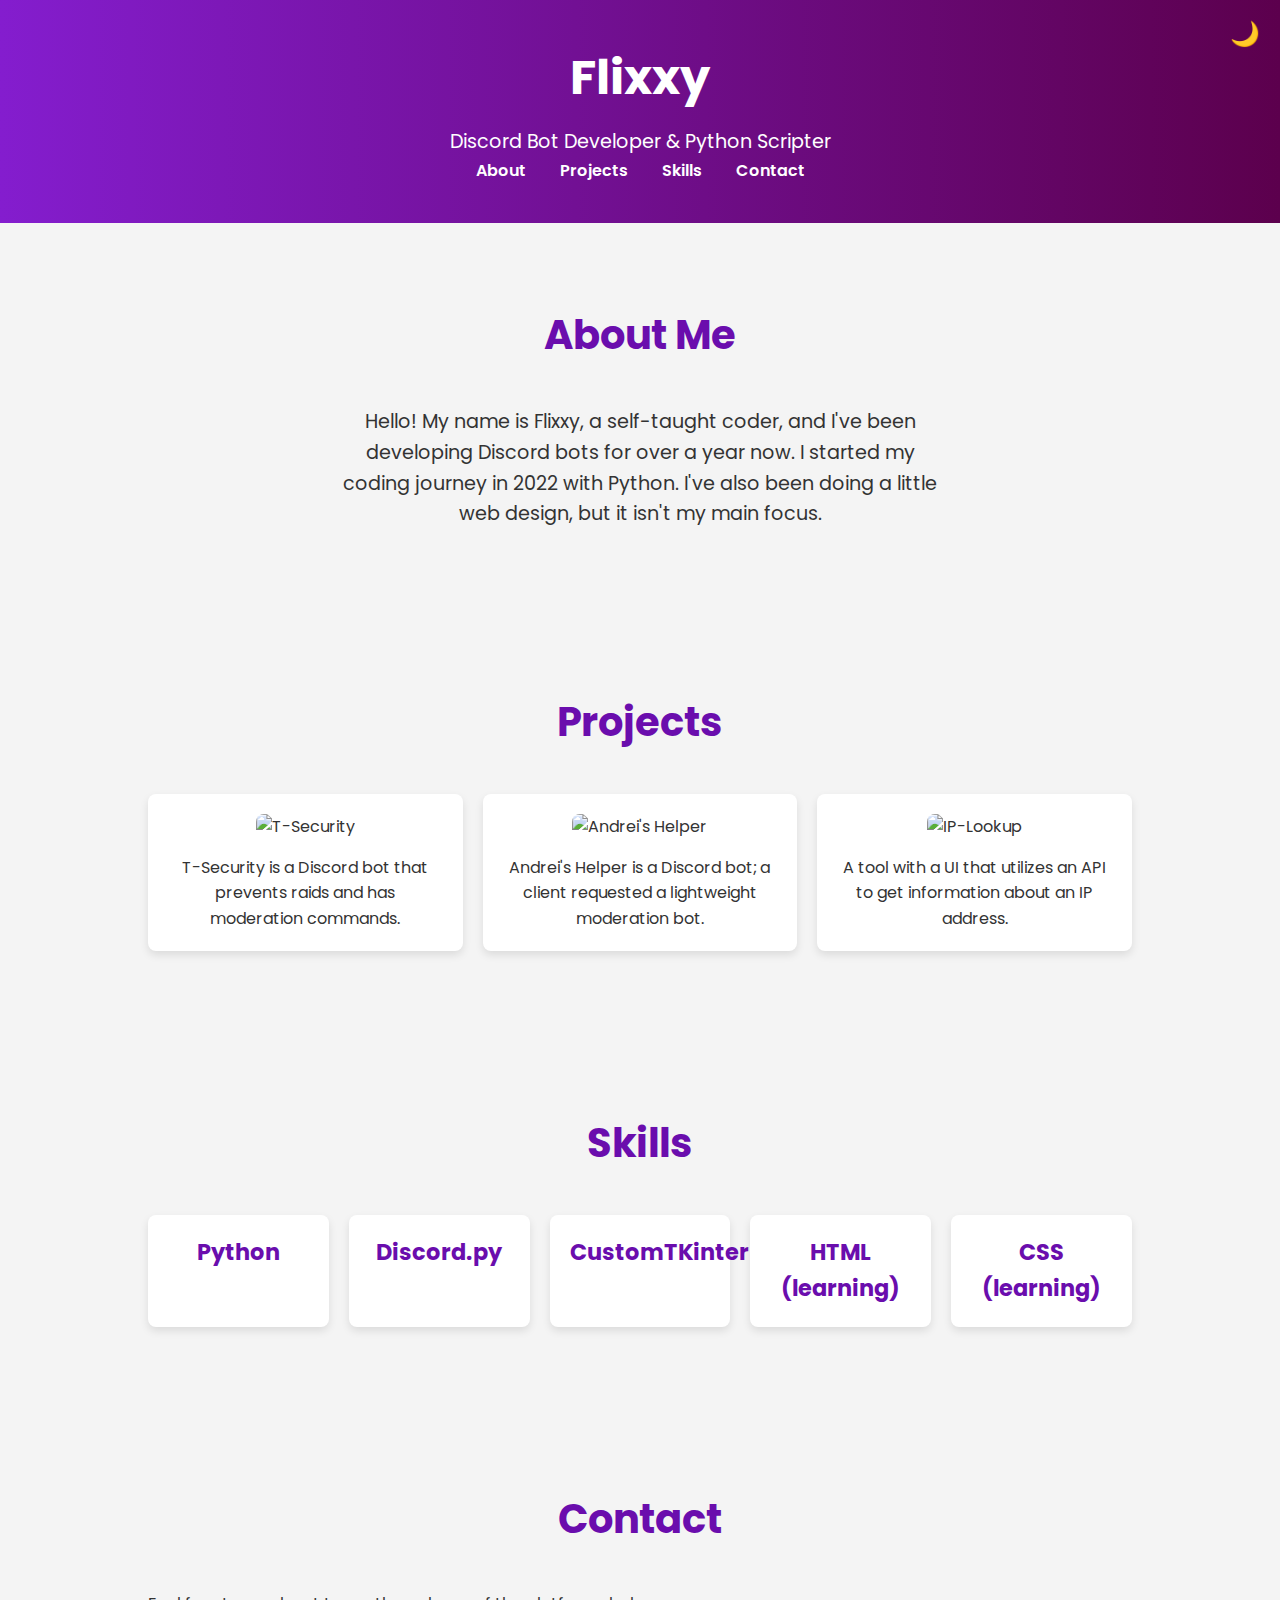
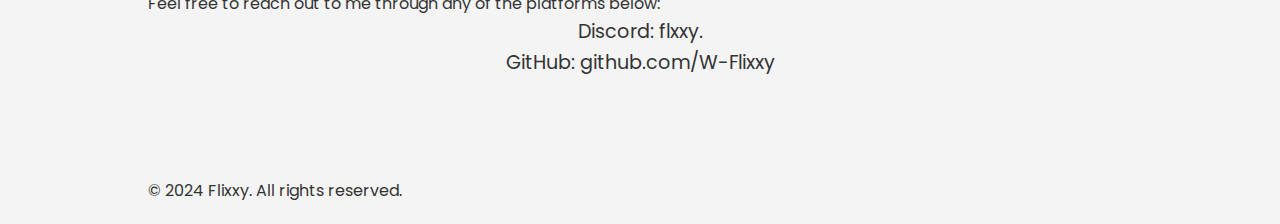
==== index.html @ c6214f13 "Update index.html" ====
<!DOCTYPE html>
<html lang="en">
<head>
    <meta charset="UTF-8">
    <meta name="viewport" content="width=device-width, initial-scale=1.0">
    <title>Portfolio</title>
    <link rel="stylesheet" href="styles.css">
    <link href="https://fonts.googleapis.com/css2?family=Poppins:wght@300;400;600&display=swap" rel="stylesheet">
</head>
<body>
    <header>
        <div class="container">
            <h1>Flixxy</h1>
            <p>Discord Bot Developer & Python Scripter</p>
            <nav>
                <ul>
                    <li><a href="#about">About</a></li>
                    <li><a href="#projects">Projects</a></li>
                    <li><a href="#skills">Skills</a></li>
                    <li><a href="#contact">Contact</a></li>
                </ul>
            </nav>
            <button id="theme-toggle">
                🌙
            </button>
        </div>
    </header>

    <section id="about" class="about">
        <div class="container">
            <h2>About Me</h2>
            <p>Hello! My name is Flixxy, a self-taught coder, and I've been developing Discord bots for over a year now. I started my coding journey in 2022 with Python. I've also been doing a little web design, but it isn't my main focus.</p>
        </div>
    </section>

    <section id="projects" class="projects">
        <div class="container">
            <h2>Projects</h2>
            <div class="project-grid">
                <a href="https://github.com/w-Flixxy/T-Security" class="project-card" target="_blank">
                    <img src="project1.png" alt="T-Security">
                    <p>T-Security is a Discord bot that prevents raids and has moderation commands.</p>
                </a>
                <a href="https://github.com/w-Flixxy/Andrei-s-Helper" class="project-card" target="_blank">
                    <img src="project2.png" alt="Andrei's Helper">
                    <p>Andrei's Helper is a Discord bot; a client requested a lightweight moderation bot.</p>
                </a>
                <a href="https://github.com/w-Flixxy/IP-Lookup" class="project-card" target="_blank">
                    <img src="project3.png" alt="IP-Lookup">
                    <p>A tool with a UI that utilizes an API to get information about an IP address.</p>
                </a>
            </div>
        </div>
    </section>

    <section id="skills" class="skills">
        <div class="container">
            <h2>Skills</h2>
            <div class="skills-grid">
                <div class="skill-card">
                    <h3>Python</h3>
                </div>
                <div class="skill-card">
                    <h3>Discord.py</h3>
                </div>
                <div class="skill-card">
                    <h3>CustomTKinter</h3>
                </div>
                <div class="skill-card">
                    <h3>HTML (learning)</h3>
                </div>
                <div class="skill-card">
                    <h3>CSS (learning)</h3>
                </div>
            </div>
        </div>
    </section>

    <section id="contact" class="contact">
        <div class="container">
            <h2>Contact</h2>
            <p>Feel free to reach out to me through any of the platforms below:</p>
            <ul class="contact-list">
                <li>Discord: flxxy.</li>
                <li>GitHub: github.com/W-Flixxy</li>
            </ul>
        </div>
    </section>

    <footer>
        <div class="container">
            <p>&copy; 2024 Flixxy. All rights reserved.</p>
        </div>
    </footer>

    <script>
        const themeToggle = document.getElementById('theme-toggle');
        themeToggle.addEventListener('click', () => {
            document.body.classList.toggle('dark-mode');
        });
    </script>
</body>
</html>
---- styles.css ----
/* General Reset */
* {
    margin: 0;
    padding: 0;
    box-sizing: border-box;
}

body {
    font-family: 'Poppins', sans-serif;
    line-height: 1.6;
    background-color: #f4f4f4;
    color: #333;
    transition: background-color 0.3s, color 0.3s;
}

body.dark-mode {
    background-color: #121212;
    color: #e0e0e0;
}

.container {
    width: 80%;
    margin: 0 auto;
    padding: 20px;
}

header {
    background: linear-gradient(to right, #841dce, #5c004d);
    color: #fff;
    padding: 20px 0;
    text-align: center;
    position: relative;
}

header h1 {
    font-size: 3em;
    margin-bottom: 10px;
}

header p {
    font-size: 1.2em;
}

header nav ul {
    list-style: none;
}

header nav ul li {
    display: inline;
    margin: 0 15px;
}

header nav ul li a {
    color: #fff;
    text-decoration: none;
    font-weight: 600;
}

header nav ul li a:hover {
    text-decoration: underline;
}

#theme-toggle {
    position: absolute;
    top: 20px;
    right: 20px;
    background: transparent;
    border: none;
    font-size: 1.5em;
    cursor: pointer;
    color: #fff;
    display: flex;
    align-items: center;
    gap: 5px;
    transition: color 0.3s;
}

body.dark-mode #theme-toggle {
    color: #e0e0e0;
}

section {
    padding: 60px 0;
}

section h2 {
    text-align: center;
    margin-bottom: 40px;
    font-size: 2.5em;
    color: #6a0dad;
}

body.dark-mode section h2 {
    color: #d5a6e0;
}

.about p {
    text-align: center;
    max-width: 600px;
    margin: 0 auto;
    font-size: 1.2em;
}

.project-grid {
    display: grid;
    grid-template-columns: repeat(auto-fit, minmax(280px, 1fr)); /* Adjusted for better responsiveness */
    gap: 20px;
    justify-content: center; /* Center grid content */
}

.project-card {
    display: block;
    background-color: #fff;
    padding: 20px;
    box-shadow: 0 4px 8px rgba(0, 0, 0, 0.1);
    border-radius: 8px;
    text-align: center;
    text-decoration: none;
    color: inherit;
    transition: transform 0.3s ease, box-shadow 0.3s ease;
}

body.dark-mode .project-card {
    background-color: #1e1e1e;
    box-shadow: 0 4px 8px rgba(0, 0, 0, 0.2);
}

.project-card img {
    width: 50%;
    object-fit: cover;
    border-radius: 8px;
    margin-bottom: 15px;
}

.project-card h3 {
    font-size: 1.5em;
    color: #333;
    margin-bottom: 10px;
}

body.dark-mode .project-card h3 {
    color: #e0e0e0;
}

.project-card:hover {
    transform: translateY(-5px);
    box-shadow: 0 8px 16px rgba(0, 0, 0, 0.2);
}

.skills-grid {
    display: grid;
    grid-template-columns: repeat(auto-fit, minmax(150px, 1fr));
    gap: 20px;
    text-align: center;
}

.skill-card {
    background-color: #fff;
    padding: 20px;
    box-shadow: 0 4px 8px rgba(0, 0, 0, 0.1);
    border-radius: 8px;
    font-size: 1.2em;
    color: #6a0dad;
    transition: transform 0.3s ease, box-shadow 0.3s ease;
}

body.dark-mode .skill-card {
    background-color: #1e1e1e;
    color: #d5a6e0;
}

.skill-card:hover {
    transform: translateY(-5px);
    box-shadow: 0 8px 16px rgba(0, 0, 0, 0.2);
}

.contact-list {
    list-style: none;
    text-align: center;
    font-size: 1.2em;
}

.contact-list li {
    margin-bottom: 10
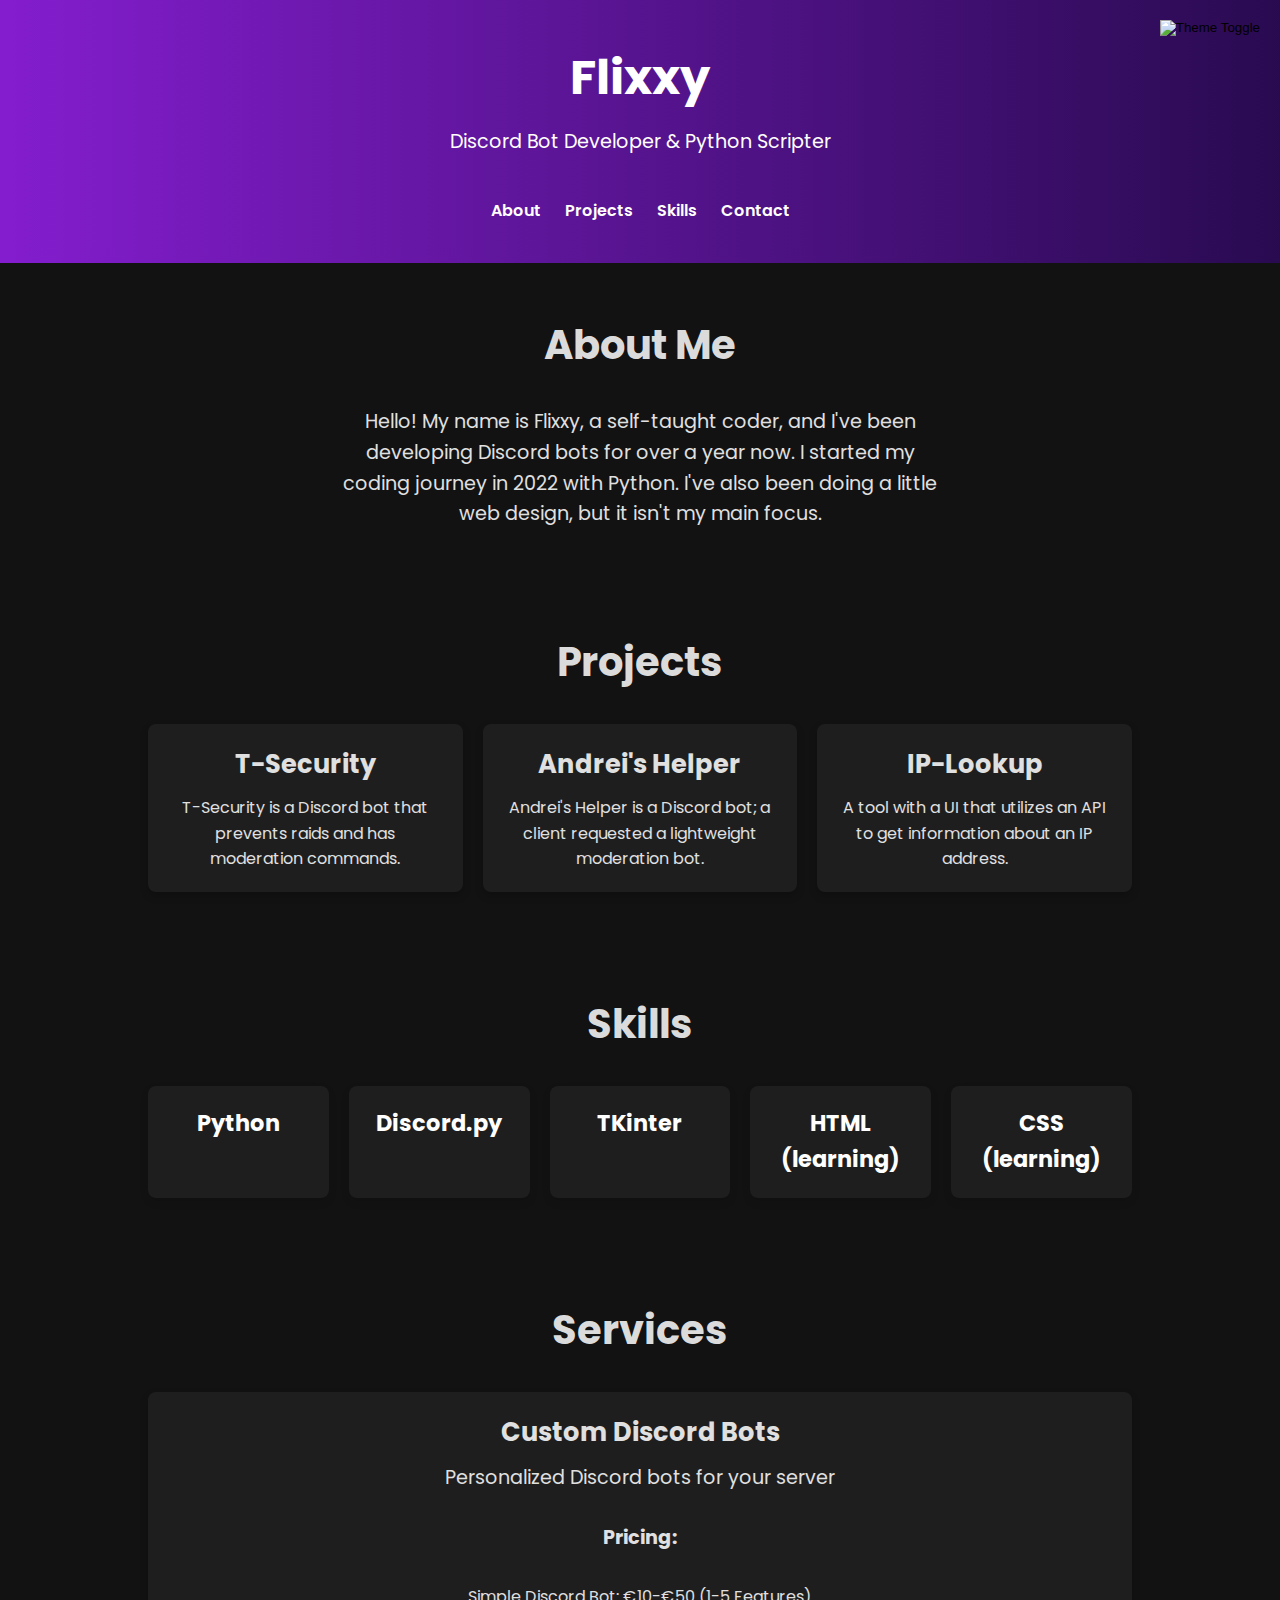
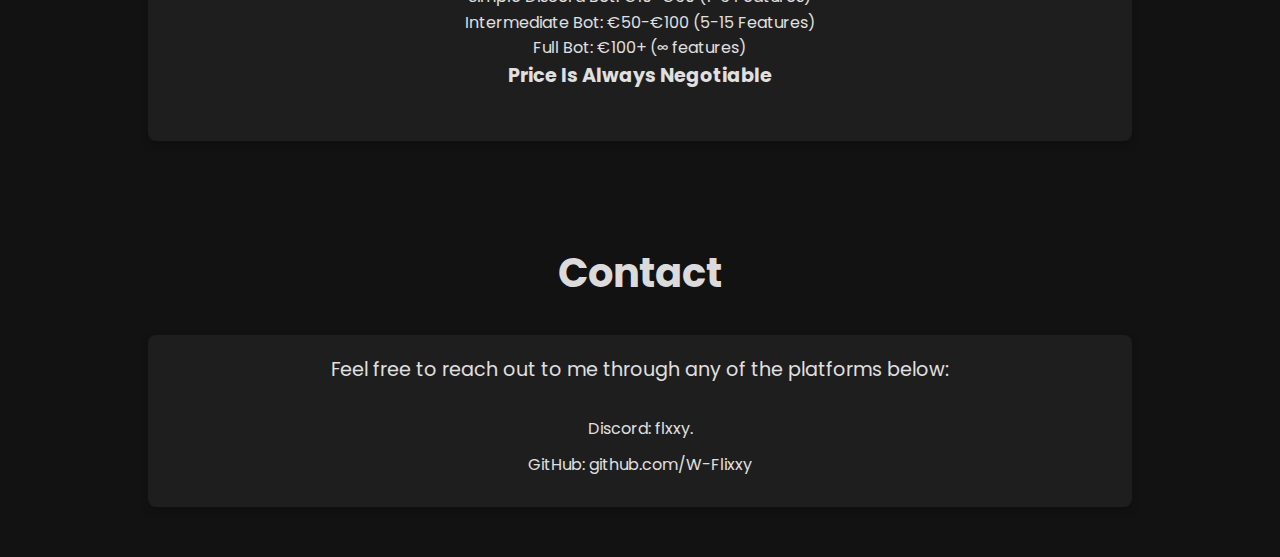
==== commit c1d36ab8: "Update index.html" ====
--- a/index.html
+++ b/index.html
@@ -7,7 +7,7 @@
     <link rel="stylesheet" href="styles.css">
     <link href="https://fonts.googleapis.com/css2?family=Poppins:wght@300;400;600&display=swap" rel="stylesheet">
 </head>
-<body>
+<body class="dark-mode"> <!-- Default to dark mode -->
     <header>
         <div class="container">
             <h1>Flixxy</h1>
@@ -21,7 +21,7 @@
                 </ul>
             </nav>
             <button id="theme-toggle">
-                🌙
+                <img id="theme-icon" src="sun.png" alt="Theme Toggle">
             </button>
         </div>
     </header>
@@ -38,15 +38,15 @@
             <h2>Projects</h2>
             <div class="project-grid">
                 <a href="https://github.com/w-Flixxy/T-Security" class="project-card" target="_blank">
-                    <img src="project1.png" alt="T-Security">
+                    <h3>T-Security</h3>
                     <p>T-Security is a Discord bot that prevents raids and has moderation commands.</p>
                 </a>
                 <a href="https://github.com/w-Flixxy/Andrei-s-Helper" class="project-card" target="_blank">
-                    <img src="project2.png" alt="Andrei's Helper">
+                    <h3>Andrei's Helper</h3>
                     <p>Andrei's Helper is a Discord bot; a client requested a lightweight moderation bot.</p>
                 </a>
                 <a href="https://github.com/w-Flixxy/IP-Lookup" class="project-card" target="_blank">
-                    <img src="project3.png" alt="IP-Lookup">
+                    <h3>IP-Lookup</h3>
                     <p>A tool with a UI that utilizes an API to get information about an IP address.</p>
                 </a>
             </div>
@@ -64,7 +64,7 @@
                     <h3>Discord.py</h3>
                 </div>
                 <div class="skill-card">
-                    <h3>CustomTKinter</h3>
+                    <h3>TKinter</h3>
                 </div>
                 <div class="skill-card">
                     <h3>HTML (learning)</h3>
@@ -76,28 +76,58 @@
         </div>
     </section>
 
+    <section id="services" class="services">
+        <div class="container">
+            <h2>Services</h2>
+            <div class="services-grid">
+                <a class="project-card">
+                    <h3>Custom Discord Bots</h3>
+                    <p>Personalized Discord bots for your server</p>
+                    <p><b>Pricing:</b></p>
+                    <ul>
+                        <li>Simple Discord Bot: €10-€50 (1-5 Features)</li>
+                        <li>Intermediate Bot: €50-€100 (5-15 Features)</li>
+                        <li>Full Bot: €100+ (∞ features)</li>
+                    </ul>
+                    <p><b>Price Is Always Negotiable</b></p>
+                </a>
+            </div>
+        </div>
+    </section>
+    
     <section id="contact" class="contact">
         <div class="container">
             <h2>Contact</h2>
-            <p>Feel free to reach out to me through any of the platforms below:</p>
-            <ul class="contact-list">
-                <li>Discord: flxxy.</li>
-                <li>GitHub: github.com/W-Flixxy</li>
-            </ul>
+            <div class="contact-card project-card"> <!-- Use the project-card class for consistency -->
+                <p>Feel free to reach out to me through any of the platforms below:</p>
+                <ul class="contact-list">
+                    <li>Discord: flxxy.</li>
+                    <li>GitHub: github.com/W-Flixxy</li>
+                </ul>
+            </div>
         </div>
     </section>
-
-    <footer>
-        <div class="container">
-            <p>&copy; 2024 Flixxy. All rights reserved.</p>
-        </div>
-    </footer>
-
+    
     <script>
         const themeToggle = document.getElementById('theme-toggle');
+        const themeIcon = document.getElementById('theme-icon');
+
+        // Function to set the theme based on the preference
+        function setTheme(theme) {
+            document.body.classList.toggle('dark-mode', theme === 'dark');
+            themeIcon.src = theme === 'dark' ? 'sun.png' : 'moon.png';
+        }
+
+        // Load the theme from localStorage
+        const savedTheme = localStorage.getItem('theme') || 'dark'; // Default to dark mode
+        setTheme(savedTheme);
+
+        // Toggle theme on button click
         themeToggle.addEventListener('click', () => {
-            document.body.classList.toggle('dark-mode');
+            const newTheme = document.body.classList.contains('dark-mode') ? 'light' : 'dark';
+            setTheme(newTheme);
+            localStorage.setItem('theme', newTheme); // Save the new theme to localStorage
         });
     </script>
 </body>
-</html>+</html>
--- a/styles.css
+++ b/styles.css
@@ -24,8 +24,9 @@
     padding: 20px;
 }
 
+/* Header */
 header {
-    background: linear-gradient(to right, #841dce, #5c004d);
+    background: linear-gradient(to right, #841dce, #4900a86b); /* Adjusted the dark purple color */
     color: #fff;
     padding: 20px 0;
     text-align: center;
@@ -42,12 +43,13 @@
 }
 
 header nav ul {
+    padding-top: 40px;
     list-style: none;
 }
 
 header nav ul li {
     display: inline;
-    margin: 0 15px;
+    margin: 0 10px;
 }
 
 header nav ul li a {
@@ -60,38 +62,71 @@
     text-decoration: underline;
 }
 
+/* Ensure smooth transitions for the theme toggle icon */
 #theme-toggle {
     position: absolute;
     top: 20px;
     right: 20px;
     background: transparent;
     border: none;
-    font-size: 1.5em;
     cursor: pointer;
-    color: #fff;
     display: flex;
     align-items: center;
-    gap: 5px;
     transition: color 0.3s;
 }
 
-body.dark-mode #theme-toggle {
-    color: #e0e0e0;
-}
-
+/* Transition for the project cards */
+.project-card, .skill-card {
+    transition: transform 0.3s ease, box-shadow 0.3s ease, background-color 0.3s ease, color 0.3s ease;
+}
+
+/* Dark mode styles */
+body.dark-mode {
+    background-color: #121212;
+    color: #e0e0e0;
+}
+
+body.dark-mode header {
+    background: linear-gradient(to right, #841dce, #4900a86b);
+}
+
+body.dark-mode section h2{
+    color: #dbdbdb
+}
+
+body.dark-mode .project-card {
+    background-color: #1e1e1e;
+    box-shadow: 0 4px 8px rgba(0, 0, 0, 0.2);
+}
+
+body.dark-mode .skill-card {
+    background-color: #1e1e1e;
+}
+
+/* Footer dark mode */
+body.dark-mode footer {
+    background-color: #3c3c3c;
+}
+
+/* Theme icon transitions */
+body.dark-mode #theme-icon {
+    content: url('sun.png');
+}
+
+body:not(.dark-mode) #theme-icon {
+    content: url('moon.png');
+}
+
+/* Sections */
 section {
-    padding: 60px 0;
+    padding: 30px 0;
 }
 
 section h2 {
     text-align: center;
-    margin-bottom: 40px;
+    margin-bottom: 30px;
     font-size: 2.5em;
-    color: #6a0dad;
-}
-
-body.dark-mode section h2 {
-    color: #d5a6e0;
+    color: #6a0dad; /* Adjusted the purple color */
 }
 
 .about p {
@@ -101,11 +136,11 @@
     font-size: 1.2em;
 }
 
+/* Projects */
 .project-grid {
     display: grid;
-    grid-template-columns: repeat(auto-fit, minmax(280px, 1fr)); /* Adjusted for better responsiveness */
+    grid-template-columns: repeat(auto-fit, minmax(300px, 1fr));
     gap: 20px;
-    justify-content: center; /* Center grid content */
 }
 
 .project-card {
@@ -133,7 +168,7 @@
 }
 
 .project-card h3 {
-    font-size: 1.5em;
+    font-size: 1.6em;
     color: #333;
     margin-bottom: 10px;
 }
@@ -147,6 +182,7 @@
     box-shadow: 0 8px 16px rgba(0, 0, 0, 0.2);
 }
 
+/* Skills */
 .skills-grid {
     display: grid;
     grid-template-columns: repeat(auto-fit, minmax(150px, 1fr));
@@ -166,7 +202,7 @@
 
 body.dark-mode .skill-card {
     background-color: #1e1e1e;
-    color: #d5a6e0;
+    color: #ffffff;
 }
 
 .skill-card:hover {
@@ -174,11 +210,108 @@
     box-shadow: 0 8px 16px rgba(0, 0, 0, 0.2);
 }
 
+/* Contact */
+.contact {
+    text-align: center;
+}
+
+.contact p {
+    font-size: 1.2em; /* Adjust size as needed */
+    margin-bottom: 30px;
+}
+
+.services{
+    text-align: center;
+}
+
+.services p{
+    font-size: 1.2em; /* Adjust size as needed */
+    margin-bottom: 30px;   
+}
+
 .contact-list {
     list-style: none;
-    text-align: center;
-    font-size: 1.2em;
+    padding: 0;
+    font-size: 1em; /* Make the contact info smaller */
+    margin: 0 auto; /* Center the list */
+    display: inline-block; /* Center the list items */
 }
 
 .contact-list li {
-    margin-bottom: 10+    margin-bottom: 10px;
+    white-space: nowrap; /* Prevent breaking in the middle of words */
+}
+
+
+.contact-list li a {
+    color: #6a0dad;
+    text-decoration: none;
+    ;
+}
+
+.contact-list li a:hover {
+    text-decoration: underline;
+}
+
+/* Footer */
+footer {
+    background-color: #4b0082;
+    color: #fff;
+    text-align: center;
+    padding: 0px 0; /* Fixed padding */
+    margin-top: 4px;
+}
+
+footer p {
+    font-size: 1em;
+}
+
+body.dark-mode footer {
+    background-color: #3c3c3c; /* Adjusted the footer color for dark mode */
+}
+
+
+/* Services Section */
+.services-grid {
+    display: grid;
+    grid-template-columns: repeat(auto-fit, minmax(300px, 1fr));
+    gap: 20px;
+}
+
+.services .project-card {
+    background-color: #fff;
+    padding: 20px;
+    box-shadow: 0 4px 8px rgba(0, 0, 0, 0.1);
+    border-radius: 8px;
+    text-align: center;
+    text-decoration: none;
+    color: inherit;
+    transition: transform 0.3s ease, box-shadow 0.3s ease;
+    display: block; /* Ensure it behaves like a block-level element */
+}
+
+.services .project-card:hover {
+    transform: translateY(-5px);
+    box-shadow: 0 8px 16px rgba(0, 0, 0, 0.2);
+}
+
+.services .project-card h3 {
+    font-size: 1.6em;
+    color: #333;
+    margin-bottom: 10px;
+}
+
+body.dark-mode .services .project-card {
+    background-color: #1e1e1e;
+    color: #e0e0e0;
+}
+
+body.dark-mode .services .project-card h3 {
+    color: #e0e0e0;
+}
+/* Remove bullets from lists */
+.services .project-card ul {
+    list-style-type: none; /* Removes bullets */
+    padding: 0; /* Removes default padding */
+    margin: 0; /* Removes default margin */
+}
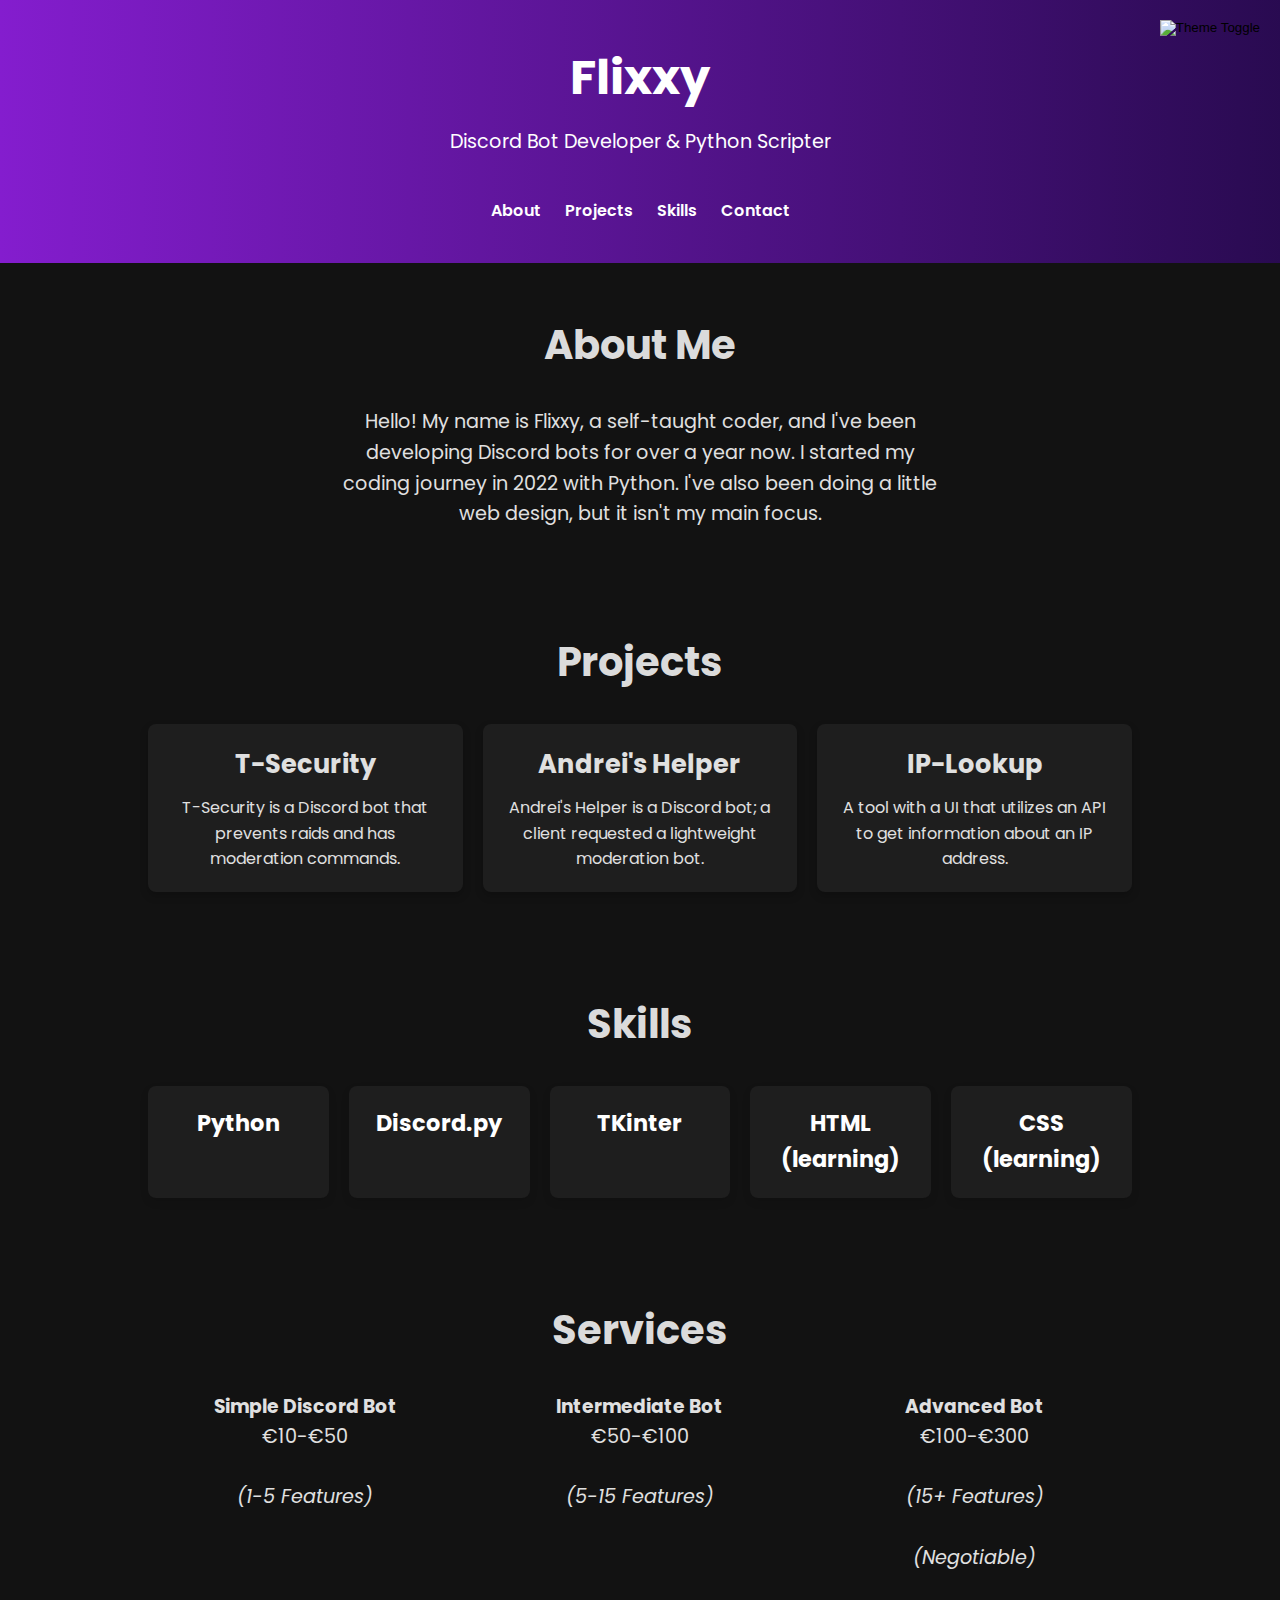
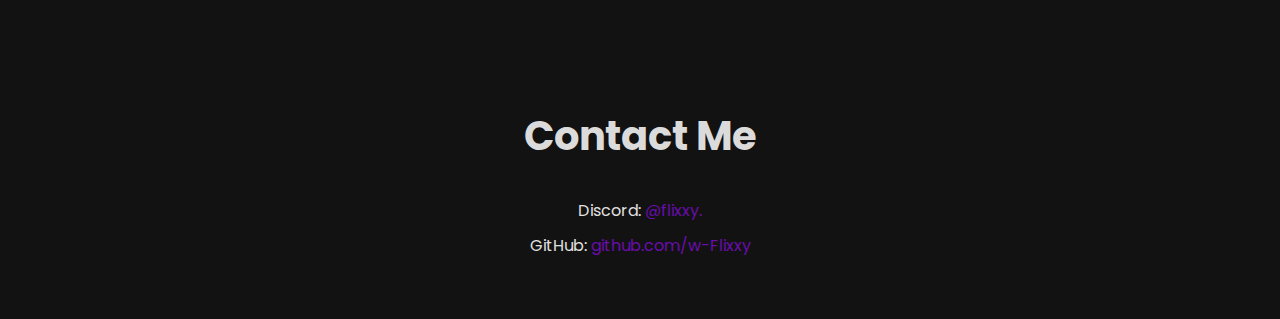
==== commit 7a8b9d8c: "Update index.html" ====
--- a/index.html
+++ b/index.html
@@ -4,6 +4,7 @@
     <meta charset="UTF-8">
     <meta name="viewport" content="width=device-width, initial-scale=1.0">
     <title>Portfolio</title>
+    <link rel="icon" href="/favicon.png" type="image/png">
     <link rel="stylesheet" href="styles.css">
     <link href="https://fonts.googleapis.com/css2?family=Poppins:wght@300;400;600&display=swap" rel="stylesheet">
 </head>
@@ -26,14 +27,14 @@
         </div>
     </header>
 
-    <section id="about" class="about">
+    <section id="about" class="about hidden">
         <div class="container">
             <h2>About Me</h2>
             <p>Hello! My name is Flixxy, a self-taught coder, and I've been developing Discord bots for over a year now. I started my coding journey in 2022 with Python. I've also been doing a little web design, but it isn't my main focus.</p>
         </div>
     </section>
 
-    <section id="projects" class="projects">
+    <section id="projects" class="projects hidden">
         <div class="container">
             <h2>Projects</h2>
             <div class="project-grid">
@@ -53,7 +54,7 @@
         </div>
     </section>
 
-    <section id="skills" class="skills">
+    <section id="skills" class="skills hidden">
         <div class="container">
             <h2>Skills</h2>
             <div class="skills-grid">
@@ -76,58 +77,73 @@
         </div>
     </section>
 
-    <section id="services" class="services">
+    <section id="services" class="services hidden">
         <div class="container">
             <h2>Services</h2>
             <div class="services-grid">
-                <a class="project-card">
-                    <h3>Custom Discord Bots</h3>
-                    <p>Personalized Discord bots for your server</p>
-                    <p><b>Pricing:</b></p>
-                    <ul>
-                        <li>Simple Discord Bot: €10-€50 (1-5 Features)</li>
-                        <li>Intermediate Bot: €50-€100 (5-15 Features)</li>
-                        <li>Full Bot: €100+ (∞ features)</li>
-                    </ul>
-                    <p><b>Price Is Always Negotiable</b></p>
-                </a>
+                <div class="price-card">
+                    <h3>Simple Discord Bot</h3>
+                    <p>€10-€50</p>
+                    <p><i>(1-5 Features)</i></p>
+                </div>
+                <div class="price-card">
+                    <h3>Intermediate Bot</h3>
+                    <p>€50-€100</p>
+                    <p><i>(5-15 Features)</i></p>
+                </div>
+                <div class="price-card">
+                    <h3>Advanced Bot</h3>
+                    <p>€100-€300</p>
+                    <p><i>(15+ Features)</i></p>
+                    <p class="negotiable"><i>(Negotiable)</i></p>
+                </div>
             </div>
         </div>
     </section>
-    
-    <section id="contact" class="contact">
+
+    <section id="contact" class="contact hidden">
         <div class="container">
-            <h2>Contact</h2>
-            <div class="contact-card project-card"> <!-- Use the project-card class for consistency -->
-                <p>Feel free to reach out to me through any of the platforms below:</p>
+            <h2>Contact Me</h2>
+            <div class="contact-card">
                 <ul class="contact-list">
-                    <li>Discord: flxxy.</li>
-                    <li>GitHub: github.com/W-Flixxy</li>
+                    <li>Discord: <a href="https://discordapp.com/users/825368073388294145" target="_blank">@flixxy.</a></li>
+                    <li>GitHub: <a href="https://github.com/w-Flixxy" target="_blank">github.com/w-Flixxy</a></li>
                 </ul>
             </div>
         </div>
     </section>
-    
     <script>
-        const themeToggle = document.getElementById('theme-toggle');
+        const toggleButton = document.getElementById('theme-toggle');
+        const body = document.body;
         const themeIcon = document.getElementById('theme-icon');
 
-        // Function to set the theme based on the preference
-        function setTheme(theme) {
-            document.body.classList.toggle('dark-mode', theme === 'dark');
-            themeIcon.src = theme === 'dark' ? 'sun.png' : 'moon.png';
-        }
+        toggleButton.addEventListener('click', () => {
+            body.classList.toggle('dark-mode');
+            themeIcon.src = body.classList.contains('dark-mode') ? 'sun.png' : 'moon.png';
+        });
+        document.addEventListener("DOMContentLoaded", function() {
+    const hiddenElements = document.querySelectorAll(".hidden");
 
-        // Load the theme from localStorage
-        const savedTheme = localStorage.getItem('theme') || 'dark'; // Default to dark mode
-        setTheme(savedTheme);
+    // Create an IntersectionObserver with rootMargin to trigger at the correct time
+    const observer = new IntersectionObserver((entries, observer) => {
+        entries.forEach((entry, index) => {
+            if (entry.isIntersecting) {
+                // Add a delay based on the index of the element
+                setTimeout(() => {
+                    entry.target.classList.add('show');
+                }, index * 150); // 150ms delay between each item
+                observer.unobserve(entry.target); // Stop observing once element is visible
+            }
+        });
+    }, {
+        rootMargin: '0px 0px -50px 0px', // Adjust the margin as needed to delay trigger
+        threshold: 0.1 // Trigger when 10% of the element is visible
+    });
 
-        // Toggle theme on button click
-        themeToggle.addEventListener('click', () => {
-            const newTheme = document.body.classList.contains('dark-mode') ? 'light' : 'dark';
-            setTheme(newTheme);
-            localStorage.setItem('theme', newTheme); // Save the new theme to localStorage
-        });
+    hiddenElements.forEach(element => {
+        observer.observe(element);
+    });
+});
     </script>
 </body>
 </html>
--- a/styles.css
+++ b/styles.css
@@ -81,17 +81,12 @@
 }
 
 /* Dark mode styles */
-body.dark-mode {
-    background-color: #121212;
-    color: #e0e0e0;
-}
-
 body.dark-mode header {
     background: linear-gradient(to right, #841dce, #4900a86b);
 }
 
-body.dark-mode section h2{
-    color: #dbdbdb
+body.dark-mode section h2 {
+    color: #dbdbdb;
 }
 
 body.dark-mode .project-card {
@@ -137,7 +132,7 @@
 }
 
 /* Projects */
-.project-grid {
+.project-grid, .services-grid {
     display: grid;
     grid-template-columns: repeat(auto-fit, minmax(300px, 1fr));
     gap: 20px;
@@ -220,11 +215,11 @@
     margin-bottom: 30px;
 }
 
-.services{
-    text-align: center;
-}
-
-.services p{
+.services {
+    text-align: center;
+}
+
+.services p {
     font-size: 1.2em; /* Adjust size as needed */
     margin-bottom: 30px;   
 }
@@ -242,11 +237,9 @@
     white-space: nowrap; /* Prevent breaking in the middle of words */
 }
 
-
 .contact-list li a {
     color: #6a0dad;
     text-decoration: none;
-    ;
 }
 
 .contact-list li a:hover {
@@ -269,7 +262,6 @@
 body.dark-mode footer {
     background-color: #3c3c3c; /* Adjusted the footer color for dark mode */
 }
-
 
 /* Services Section */
 .services-grid {
@@ -309,9 +301,24 @@
 body.dark-mode .services .project-card h3 {
     color: #e0e0e0;
 }
+
 /* Remove bullets from lists */
 .services .project-card ul {
     list-style-type: none; /* Removes bullets */
     padding: 0; /* Removes default padding */
     margin: 0; /* Removes default margin */
 }
+
+/* Ensure centering on small screens */
+@media (max-width: 768px) {
+    .project-grid, .services-grid {
+        display: flex;
+        flex-direction: column;
+        align-items: center;
+    }
+
+    .project-card, .services .project-card {
+        width: 90%; /* Adjust width as needed */
+        max-width: 400px; /* Set a maximum width to prevent overly wide cards */
+    }
+}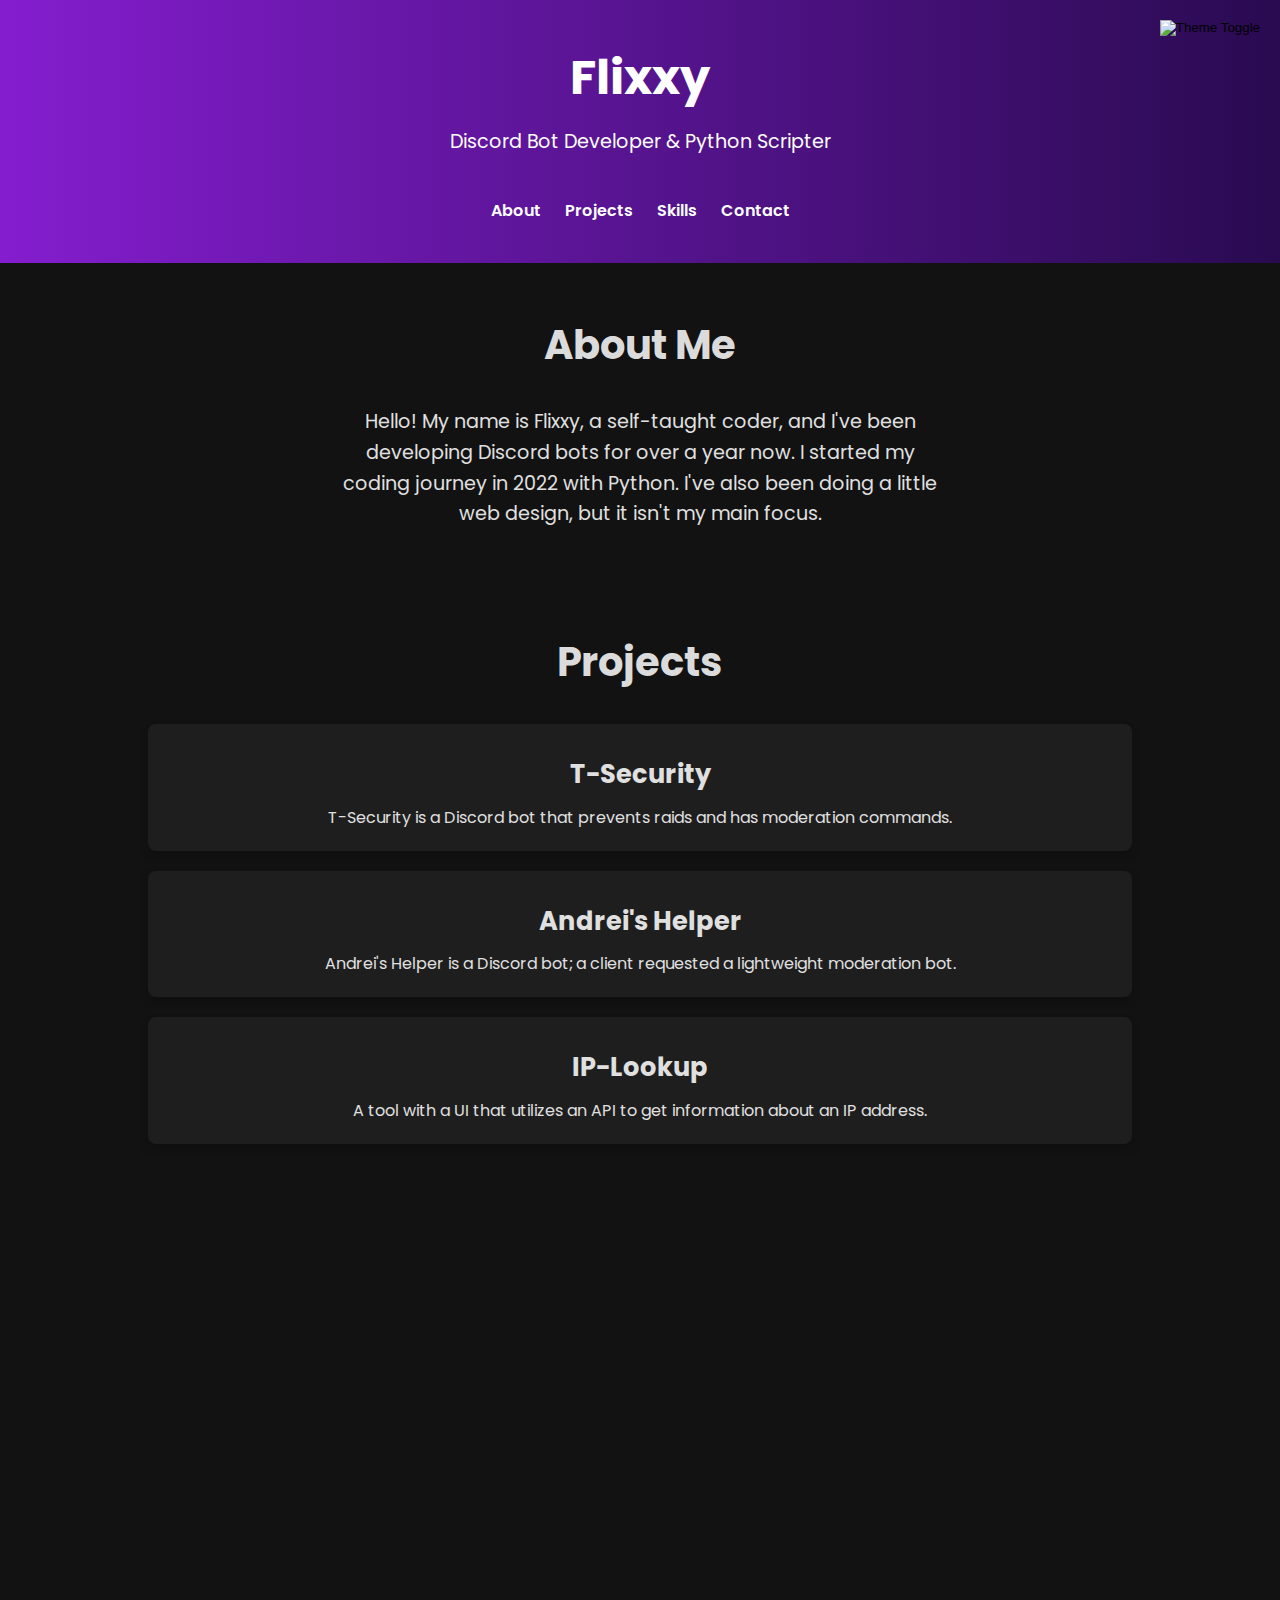
==== commit 449f6417: "Update index.html" ====
--- a/index.html
+++ b/index.html
@@ -95,8 +95,8 @@
                     <h3>Advanced Bot</h3>
                     <p>€100-€300</p>
                     <p><i>(15+ Features)</i></p>
-                    <p class="negotiable"><i>(Negotiable)</i></p>
                 </div>
+                <p class="negotiable"><i>(Negotiable)</i></p>
             </div>
         </div>
     </section>
--- a/styles.css
+++ b/styles.css
@@ -20,13 +20,13 @@
 
 .container {
     width: 80%;
-    margin: 0 auto;
+    margin: 0 auto; /* Center the container */
     padding: 20px;
 }
 
 /* Header */
 header {
-    background: linear-gradient(to right, #841dce, #4900a86b); /* Adjusted the dark purple color */
+    background: linear-gradient(to right, #841dce, #4900a86b);
     color: #fff;
     padding: 20px 0;
     text-align: center;
@@ -76,11 +76,16 @@
 }
 
 /* Transition for the project cards */
-.project-card, .skill-card {
+.project-card, .skill-card, .contact-card, .price-card {
     transition: transform 0.3s ease, box-shadow 0.3s ease, background-color 0.3s ease, color 0.3s ease;
 }
 
 /* Dark mode styles */
+body.dark-mode {
+    background-color: #121212;
+    color: #e0e0e0;
+}
+
 body.dark-mode header {
     background: linear-gradient(to right, #841dce, #4900a86b);
 }
@@ -89,18 +94,12 @@
     color: #dbdbdb;
 }
 
-body.dark-mode .project-card {
+body.dark-mode .project-card,
+body.dark-mode .skill-card,
+body.dark-mode .contact-card,
+body.dark-mode .price-card {
     background-color: #1e1e1e;
     box-shadow: 0 4px 8px rgba(0, 0, 0, 0.2);
-}
-
-body.dark-mode .skill-card {
-    background-color: #1e1e1e;
-}
-
-/* Footer dark mode */
-body.dark-mode footer {
-    background-color: #3c3c3c;
 }
 
 /* Theme icon transitions */
@@ -121,7 +120,7 @@
     text-align: center;
     margin-bottom: 30px;
     font-size: 2.5em;
-    color: #6a0dad; /* Adjusted the purple color */
+    color: #6a0dad;
 }
 
 .about p {
@@ -132,14 +131,22 @@
 }
 
 /* Projects */
-.project-grid, .services-grid {
+.project-grid {
     display: grid;
     grid-template-columns: repeat(auto-fit, minmax(300px, 1fr));
     gap: 20px;
+    justify-items: center; /* Center items within grid cells */
+    margin: 0 auto; /* Center the grid container */
+    padding: 0; /* Remove any extra padding */
+    max-width: 100%; /* Ensure container does not exceed viewport width */
+    box-sizing: border-box; /* Include padding and border in total width */
+    display: flex;
+    flex-wrap: wrap;
+    justify-content: center; /* Center items horizontally */
+    gap: 20px;
 }
 
 .project-card {
-    display: block;
     background-color: #fff;
     padding: 20px;
     box-shadow: 0 4px 8px rgba(0, 0, 0, 0.1);
@@ -147,13 +154,13 @@
     text-align: center;
     text-decoration: none;
     color: inherit;
+    width: 100%;
+    max-width: 100%;
     transition: transform 0.3s ease, box-shadow 0.3s ease;
-}
-
-body.dark-mode .project-card {
-    background-color: #1e1e1e;
-    box-shadow: 0 4px 8px rgba(0, 0, 0, 0.2);
-}
+    margin: 0; /* Remove margin to avoid shifting */
+}
+
+
 
 .project-card img {
     width: 50%;
@@ -165,7 +172,22 @@
 .project-card h3 {
     font-size: 1.6em;
     color: #333;
-    margin-bottom: 10px;
+    margin: 10px 0; /* Margins around the heading */
+}
+
+.project-card p {
+    font-size: 1em;
+    margin: 0; /* Remove default margins for better control */
+    flex: 1; /* Allow paragraph to grow or shrink */
+}
+@media (max-width: 600px) {
+    .project-card h3 {
+        font-size: 1.4em; /* Smaller font size on small screens */
+    }
+
+    .project-card p {
+        font-size: 0.9em; /* Smaller font size on small screens */
+    }
 }
 
 body.dark-mode .project-card h3 {
@@ -186,18 +208,16 @@
 }
 
 .skill-card {
+    display: block;
     background-color: #fff;
     padding: 20px;
     box-shadow: 0 4px 8px rgba(0, 0, 0, 0.1);
     border-radius: 8px;
-    font-size: 1.2em;
-    color: #6a0dad;
+    text-align: center;
+    text-decoration: none;
+    color: inherit;
+    width: 100%; /* Ensure it uses the full available width within its grid cell */
     transition: transform 0.3s ease, box-shadow 0.3s ease;
-}
-
-body.dark-mode .skill-card {
-    background-color: #1e1e1e;
-    color: #ffffff;
 }
 
 .skill-card:hover {
@@ -205,120 +225,83 @@
     box-shadow: 0 8px 16px rgba(0, 0, 0, 0.2);
 }
 
+/* Services */
+.services-grid {
+    display: flex;
+    flex-direction: column; /* Stack items vertically */
+    align-items: center; /* Center items horizontally within the container */
+    gap: 20px; /* Space between items */
+}
+
+.services .price-card {
+    background-color: #fff;
+    padding: 20px;
+    box-shadow: 0 4px 8px rgba(0, 0, 0, 0.1);
+    border-radius: 8px;
+    text-align: center;
+    transition: transform 0.3s ease, box-shadow 0.3s ease;
+    width: 100%; /* Ensure it uses full width of the container */
+}
+
+.services .price-card:hover {
+    transform: translateY(-5px);
+    box-shadow: 0 8px 16px rgba(0, 0, 0, 0.2);
+}
+
+body.dark-mode .services .price-card h3 {
+    color: #e0e0e0;
+}
+
 /* Contact */
-.contact {
-    text-align: center;
-}
-
-.contact p {
-    font-size: 1.2em; /* Adjust size as needed */
-    margin-bottom: 30px;
-}
-
-.services {
-    text-align: center;
-}
-
-.services p {
-    font-size: 1.2em; /* Adjust size as needed */
-    margin-bottom: 30px;   
-}
-
+.contact-card {
+    background-color: #fff;
+    padding: 20px;
+    box-shadow: 0 4px 8px rgba(0, 0, 0, 0.1);
+    border-radius: 8px;
+    text-align: center;
+    transition: transform 0.3s ease, box-shadow 0.3s ease;
+}
+
+.contact-card:hover {
+    transform: translateY(-5px);
+    box-shadow: 0 8px 16px rgba(0, 0, 0, 0.2);
+}
+
+/* Remove bullets from contact list */
 .contact-list {
-    list-style: none;
+    list-style-type: none;
     padding: 0;
-    font-size: 1em; /* Make the contact info smaller */
-    margin: 0 auto; /* Center the list */
-    display: inline-block; /* Center the list items */
+    margin: 0;
+    font-size: 1em;
 }
 
 .contact-list li {
     margin-bottom: 10px;
-    white-space: nowrap; /* Prevent breaking in the middle of words */
+    white-space: nowrap;
 }
 
 .contact-list li a {
-    color: #6a0dad;
+    color: #e0e0e0;
     text-decoration: none;
 }
 
 .contact-list li a:hover {
     text-decoration: underline;
 }
-
-/* Footer */
-footer {
-    background-color: #4b0082;
-    color: #fff;
-    text-align: center;
-    padding: 0px 0; /* Fixed padding */
-    margin-top: 4px;
-}
-
-footer p {
-    font-size: 1em;
-}
-
-body.dark-mode footer {
-    background-color: #3c3c3c; /* Adjusted the footer color for dark mode */
-}
-
-/* Services Section */
-.services-grid {
-    display: grid;
-    grid-template-columns: repeat(auto-fit, minmax(300px, 1fr));
-    gap: 20px;
-}
-
-.services .project-card {
-    background-color: #fff;
-    padding: 20px;
-    box-shadow: 0 4px 8px rgba(0, 0, 0, 0.1);
-    border-radius: 8px;
-    text-align: center;
-    text-decoration: none;
-    color: inherit;
-    transition: transform 0.3s ease, box-shadow 0.3s ease;
-    display: block; /* Ensure it behaves like a block-level element */
-}
-
-.services .project-card:hover {
-    transform: translateY(-5px);
-    box-shadow: 0 8px 16px rgba(0, 0, 0, 0.2);
-}
-
-.services .project-card h3 {
-    font-size: 1.6em;
-    color: #333;
-    margin-bottom: 10px;
-}
-
-body.dark-mode .services .project-card {
-    background-color: #1e1e1e;
-    color: #e0e0e0;
-}
-
-body.dark-mode .services .project-card h3 {
-    color: #e0e0e0;
-}
-
-/* Remove bullets from lists */
-.services .project-card ul {
-    list-style-type: none; /* Removes bullets */
-    padding: 0; /* Removes default padding */
-    margin: 0; /* Removes default margin */
-}
-
-/* Ensure centering on small screens */
-@media (max-width: 768px) {
-    .project-grid, .services-grid {
-        display: flex;
-        flex-direction: column;
-        align-items: center;
-    }
-
-    .project-card, .services .project-card {
-        width: 90%; /* Adjust width as needed */
-        max-width: 400px; /* Set a maximum width to prevent overly wide cards */
-    }
-}+.services .negotiable {
+    text-align: center;
+    padding-top:20px;
+}
+
+/* General styles for hidden state */
+.hidden {
+    opacity: 0;
+    transform: translateY(20px);
+    transition: opacity 0.6s ease-out, transform 0.6s ease-out;
+}
+
+/* When elements are in view, they'll have this class */
+.show {
+    opacity: 1;
+    transform: translateY(0);
+}
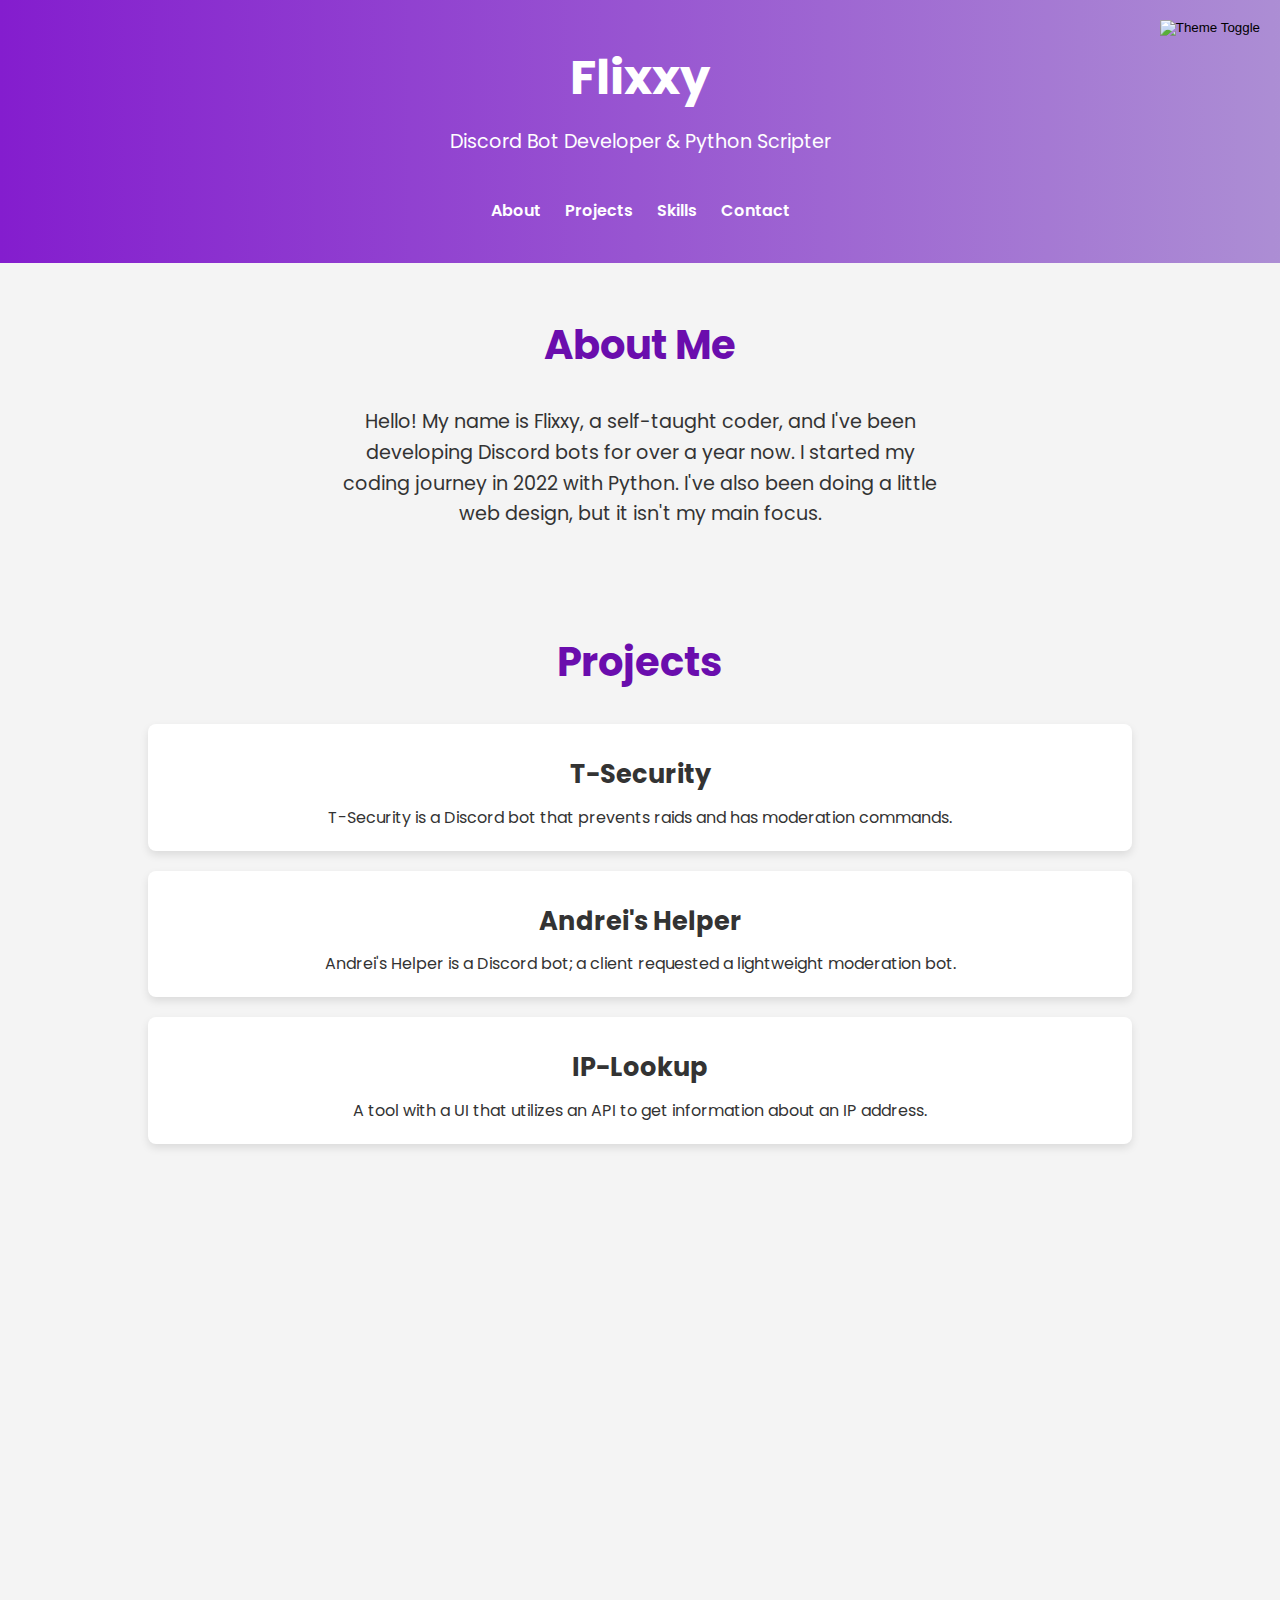
==== commit 8f2ff9d9: "Update index.html" ====
--- a/index.html
+++ b/index.html
@@ -116,34 +116,63 @@
         const toggleButton = document.getElementById('theme-toggle');
         const body = document.body;
         const themeIcon = document.getElementById('theme-icon');
-
-        toggleButton.addEventListener('click', () => {
-            body.classList.toggle('dark-mode');
-            themeIcon.src = body.classList.contains('dark-mode') ? 'sun.png' : 'moon.png';
+    
+        // Function to toggle the theme and save preference
+        function toggleTheme() {
+            if (body.classList.contains('dark-mode')) {
+                body.classList.remove('dark-mode');
+                themeIcon.src = 'moon.png';
+                localStorage.setItem('theme', 'light'); // Save preference
+            } else {
+                body.classList.add('dark-mode');
+                themeIcon.src = 'sun.png';
+                localStorage.setItem('theme', 'dark'); // Save preference
+            }
+        }
+    
+        // Event listener for the theme toggle button
+        toggleButton.addEventListener('click', toggleTheme);
+    
+        // Function to apply the saved theme on page load
+        function loadTheme() {
+            const savedTheme = localStorage.getItem('theme');
+            if (savedTheme === 'dark') {
+                body.classList.add('dark-mode');
+                themeIcon.src = 'sun.png';
+            } else {
+                body.classList.remove('dark-mode');
+                themeIcon.src = 'moon.png';
+            }
+        }
+    
+        // Apply the saved theme when the page loads
+        document.addEventListener("DOMContentLoaded", function() {
+            loadTheme();
+    
+            // Apply Intersection Observer
+            const hiddenElements = document.querySelectorAll(".hidden");
+    
+            // Create an IntersectionObserver with rootMargin to trigger at the correct time
+            const observer = new IntersectionObserver((entries, observer) => {
+                entries.forEach((entry, index) => {
+                    if (entry.isIntersecting) {
+                        // Add a delay based on the index of the element
+                        setTimeout(() => {
+                            entry.target.classList.add('show');
+                        }, index * 150); // 150ms delay between each item
+                        observer.unobserve(entry.target); // Stop observing once element is visible
+                    }
+                });
+            }, {
+                rootMargin: '0px 0px -50px 0px', // Adjust the margin as needed to delay trigger
+                threshold: 0.1 // Trigger when 10% of the element is visible
+            });
+    
+            hiddenElements.forEach(element => {
+                observer.observe(element);
+            });
         });
-        document.addEventListener("DOMContentLoaded", function() {
-    const hiddenElements = document.querySelectorAll(".hidden");
-
-    // Create an IntersectionObserver with rootMargin to trigger at the correct time
-    const observer = new IntersectionObserver((entries, observer) => {
-        entries.forEach((entry, index) => {
-            if (entry.isIntersecting) {
-                // Add a delay based on the index of the element
-                setTimeout(() => {
-                    entry.target.classList.add('show');
-                }, index * 150); // 150ms delay between each item
-                observer.unobserve(entry.target); // Stop observing once element is visible
-            }
-        });
-    }, {
-        rootMargin: '0px 0px -50px 0px', // Adjust the margin as needed to delay trigger
-        threshold: 0.1 // Trigger when 10% of the element is visible
-    });
-
-    hiddenElements.forEach(element => {
-        observer.observe(element);
-    });
-});
     </script>
+    
 </body>
 </html>
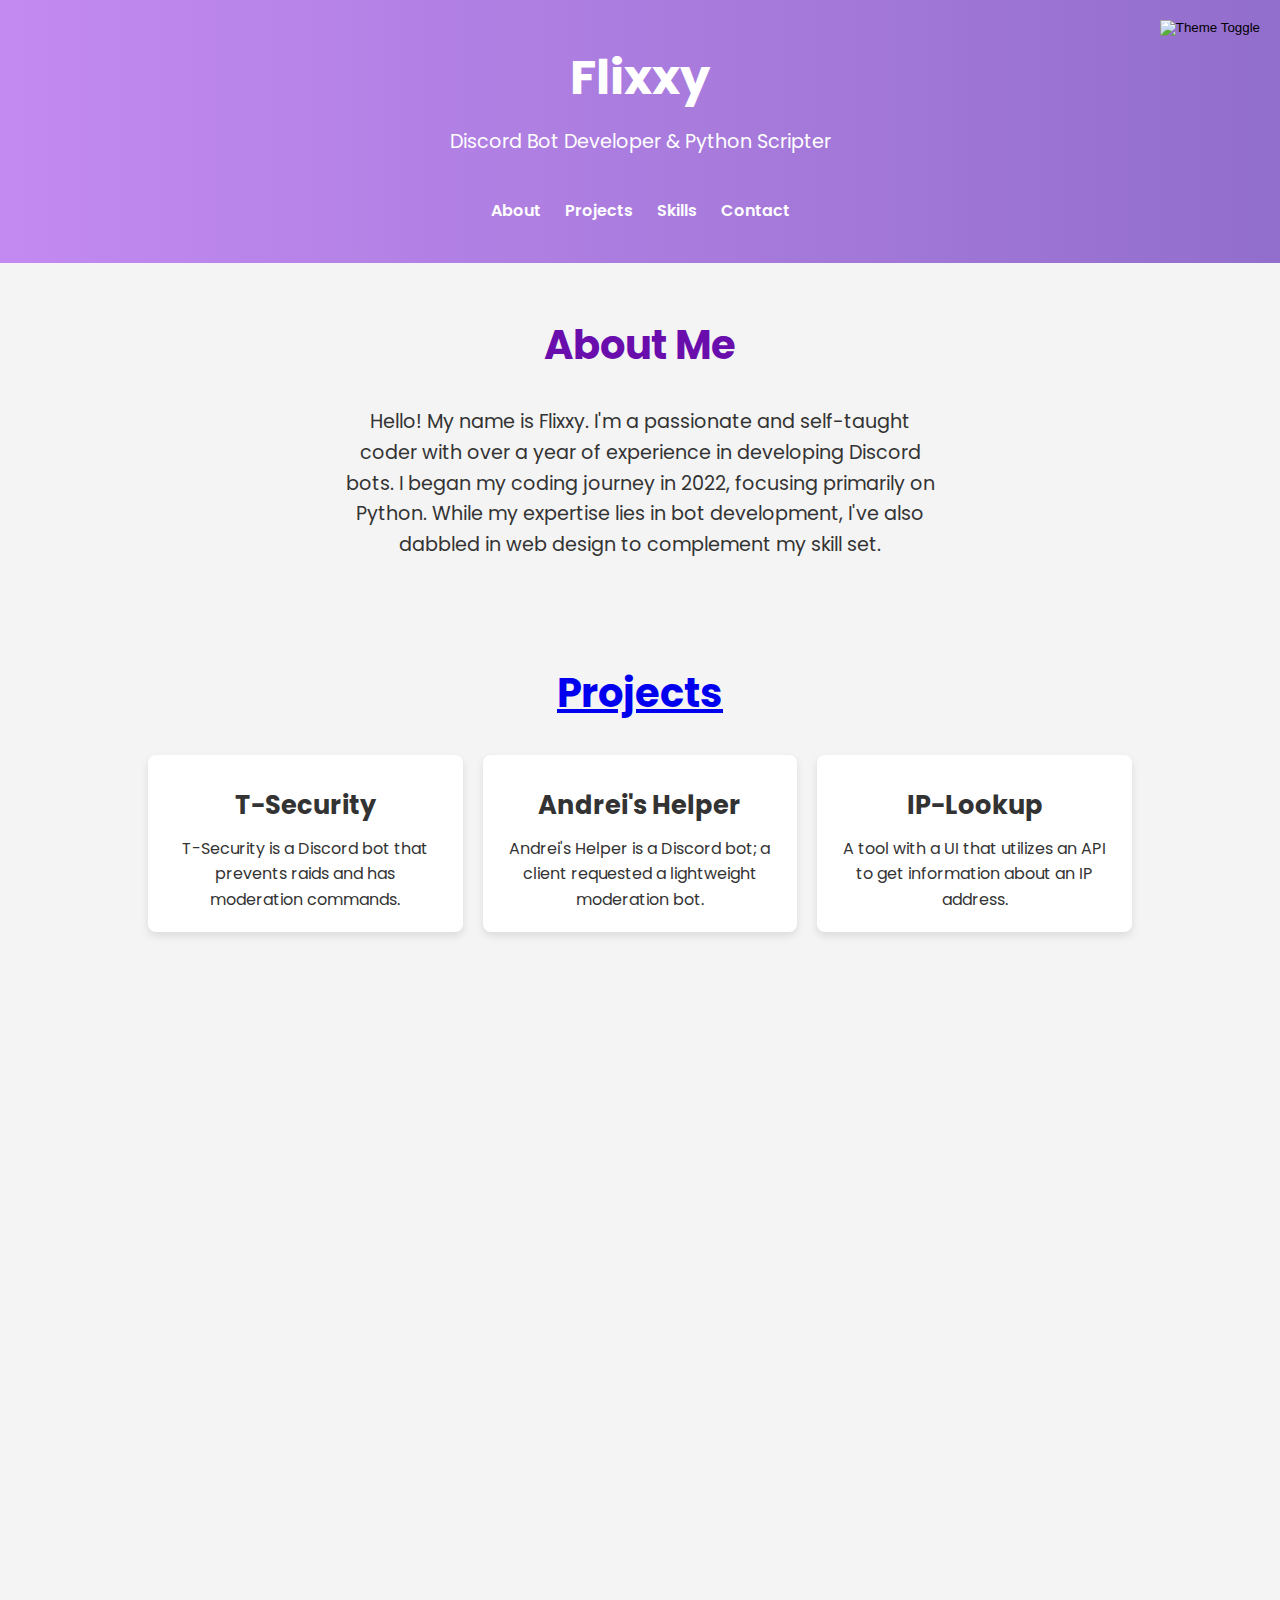
==== commit 602d8e8f: "Update index.html" ====
--- a/index.html
+++ b/index.html
@@ -30,13 +30,13 @@
     <section id="about" class="about hidden">
         <div class="container">
             <h2>About Me</h2>
-            <p>Hello! My name is Flixxy, a self-taught coder, and I've been developing Discord bots for over a year now. I started my coding journey in 2022 with Python. I've also been doing a little web design, but it isn't my main focus.</p>
+            <p>Hello! My name is Flixxy. I'm a passionate and self-taught coder with over a year of experience in developing Discord bots. I began my coding journey in 2022, focusing primarily on Python. While my expertise lies in bot development, I've also dabbled in web design to complement my skill set.</p>
         </div>
     </section>
 
     <section id="projects" class="projects hidden">
         <div class="container">
-            <h2>Projects</h2>
+            <h2><a href="projects.html" class="projects-link" target="_blank">Projects</a></h2>
             <div class="project-grid">
                 <a href="https://github.com/w-Flixxy/T-Security" class="project-card" target="_blank">
                     <h3>T-Security</h3>
@@ -53,6 +53,7 @@
             </div>
         </div>
     </section>
+    
 
     <section id="skills" class="skills hidden">
         <div class="container">
@@ -83,17 +84,17 @@
             <div class="services-grid">
                 <div class="price-card">
                     <h3>Simple Discord Bot</h3>
-                    <p>€10-€50</p>
+                    <p>$10-$50</p>
                     <p><i>(1-5 Features)</i></p>
                 </div>
                 <div class="price-card">
                     <h3>Intermediate Bot</h3>
-                    <p>€50-€100</p>
+                    <p>$50-$100</p>
                     <p><i>(5-15 Features)</i></p>
                 </div>
                 <div class="price-card">
                     <h3>Advanced Bot</h3>
-                    <p>€100-€300</p>
+                    <p>$100-$300</p>
                     <p><i>(15+ Features)</i></p>
                 </div>
                 <p class="negotiable"><i>(Negotiable)</i></p>
--- a/styles.css
+++ b/styles.css
@@ -5,6 +5,7 @@
     box-sizing: border-box;
 }
 
+/* Body Styles */
 body {
     font-family: 'Poppins', sans-serif;
     line-height: 1.6;
@@ -13,11 +14,41 @@
     transition: background-color 0.3s, color 0.3s;
 }
 
+/* Dark Mode Styles */
 body.dark-mode {
     background-color: #121212;
     color: #e0e0e0;
 }
 
+body.dark-mode header {
+    background: linear-gradient(to right, #841dce, #4e02b16b);
+}
+
+body.dark-mode section h2 {
+    color: #dbdbdb;
+}
+
+body.dark-mode .project-card,
+body.dark-mode .skill-card,
+body.dark-mode .contact-card,
+body.dark-mode .price-card {
+    background-color: #1e1e1e;
+    box-shadow: 0 4px 8px rgba(0, 0, 0, 0.2);
+}
+
+body.dark-mode .contact-list li a {
+    color: #e0e0e0; /* Light color for dark mode */
+}
+
+body.dark-mode #theme-icon {
+    content: url('sun.png');
+}
+
+body:not(.dark-mode) #theme-icon {
+    content: url('moon.png');
+}
+
+/* Container */
 .container {
     width: 80%;
     margin: 0 auto; /* Center the container */
@@ -26,7 +57,7 @@
 
 /* Header */
 header {
-    background: linear-gradient(to right, #841dce, #4900a86b);
+    background: linear-gradient(to right, #c38af1, #926ecc);
     color: #fff;
     padding: 20px 0;
     text-align: center;
@@ -80,37 +111,6 @@
     transition: transform 0.3s ease, box-shadow 0.3s ease, background-color 0.3s ease, color 0.3s ease;
 }
 
-/* Dark mode styles */
-body.dark-mode {
-    background-color: #121212;
-    color: #e0e0e0;
-}
-
-body.dark-mode header {
-    background: linear-gradient(to right, #841dce, #4900a86b);
-}
-
-body.dark-mode section h2 {
-    color: #dbdbdb;
-}
-
-body.dark-mode .project-card,
-body.dark-mode .skill-card,
-body.dark-mode .contact-card,
-body.dark-mode .price-card {
-    background-color: #1e1e1e;
-    box-shadow: 0 4px 8px rgba(0, 0, 0, 0.2);
-}
-
-/* Theme icon transitions */
-body.dark-mode #theme-icon {
-    content: url('sun.png');
-}
-
-body:not(.dark-mode) #theme-icon {
-    content: url('moon.png');
-}
-
 /* Sections */
 section {
     padding: 30px 0;
@@ -140,10 +140,6 @@
     padding: 0; /* Remove any extra padding */
     max-width: 100%; /* Ensure container does not exceed viewport width */
     box-sizing: border-box; /* Include padding and border in total width */
-    display: flex;
-    flex-wrap: wrap;
-    justify-content: center; /* Center items horizontally */
-    gap: 20px;
 }
 
 .project-card {
@@ -160,8 +156,6 @@
     margin: 0; /* Remove margin to avoid shifting */
 }
 
-
-
 .project-card img {
     width: 50%;
     object-fit: cover;
@@ -180,6 +174,7 @@
     margin: 0; /* Remove default margins for better control */
     flex: 1; /* Allow paragraph to grow or shrink */
 }
+
 @media (max-width: 600px) {
     .project-card h3 {
         font-size: 1.4em; /* Smaller font size on small screens */
@@ -281,16 +276,23 @@
 }
 
 .contact-list li a {
-    color: #e0e0e0;
+    color: #333; /* Dark color for light mode */
     text-decoration: none;
+    transition: color 0.3s;
+}
+
+body.dark-mode .contact-list li a {
+    color: #e0e0e0; /* Light color for dark mode */
 }
 
 .contact-list li a:hover {
     text-decoration: underline;
 }
+
+/* Services */
 .services .negotiable {
     text-align: center;
-    padding-top:20px;
+    padding-top: 20px;
 }
 
 /* General styles for hidden state */
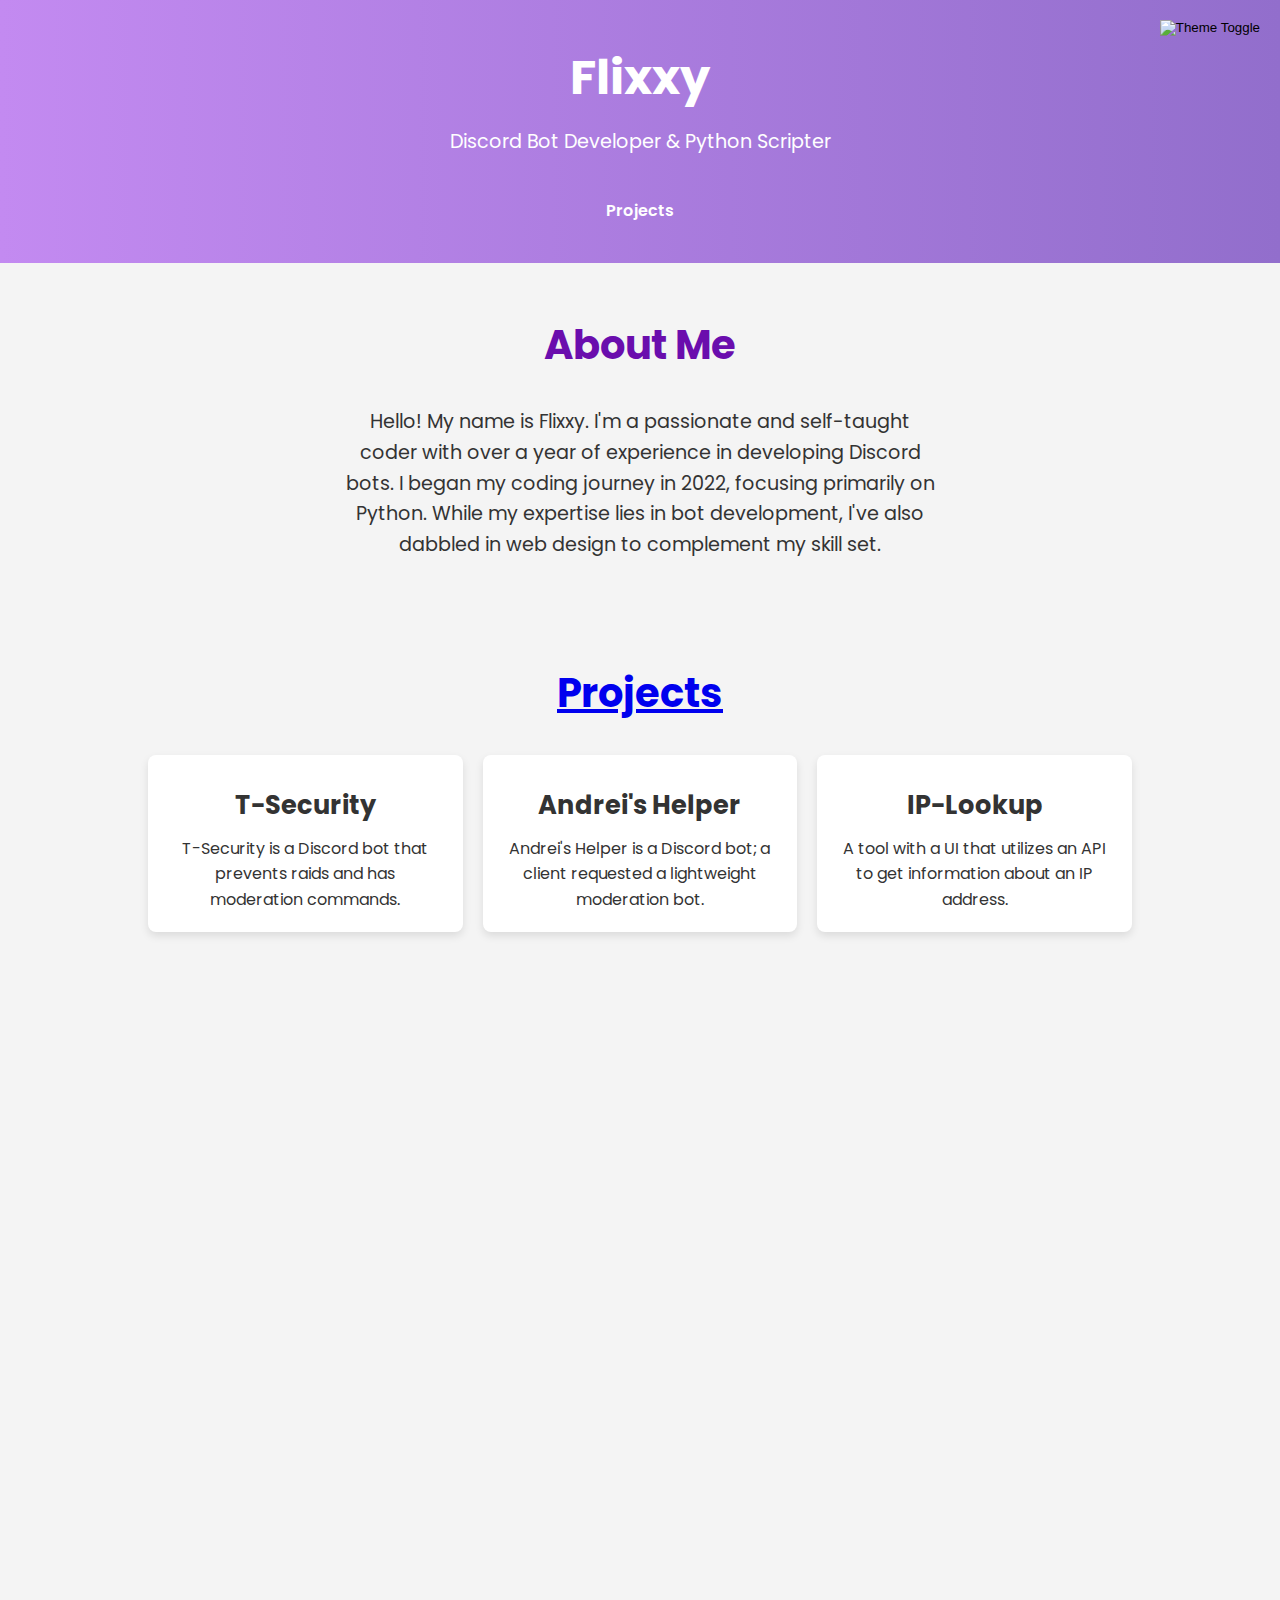
==== commit 61a27ca6: "Update index.html" ====
--- a/index.html
+++ b/index.html
@@ -4,7 +4,7 @@
     <meta charset="UTF-8">
     <meta name="viewport" content="width=device-width, initial-scale=1.0">
     <title>Portfolio</title>
-    <link rel="icon" href="/favicon.png" type="image/png">
+    <link rel="icon" href="assets/favicon.png" type="image/png">
     <link rel="stylesheet" href="styles.css">
     <link href="https://fonts.googleapis.com/css2?family=Poppins:wght@300;400;600&display=swap" rel="stylesheet">
 </head>
@@ -15,14 +15,11 @@
             <p>Discord Bot Developer & Python Scripter</p>
             <nav>
                 <ul>
-                    <li><a href="#about">About</a></li>
-                    <li><a href="#projects">Projects</a></li>
-                    <li><a href="#skills">Skills</a></li>
-                    <li><a href="#contact">Contact</a></li>
+                    <li><a href="projects.html">Projects</a></li>
                 </ul>
             </nav>
             <button id="theme-toggle">
-                <img id="theme-icon" src="sun.png" alt="Theme Toggle">
+                <img id="theme-icon" src="assets/sun.png" alt="Theme Toggle">
             </button>
         </div>
     </header>
@@ -36,7 +33,7 @@
 
     <section id="projects" class="projects hidden">
         <div class="container">
-            <h2><a href="projects.html" class="projects-link" target="_blank">Projects</a></h2>
+            <h2><a href="projects.html" class="projects-link">Projects</a></h2>
             <div class="project-grid">
                 <a href="https://github.com/w-Flixxy/T-Security" class="project-card" target="_blank">
                     <h3>T-Security</h3>
@@ -122,11 +119,11 @@
         function toggleTheme() {
             if (body.classList.contains('dark-mode')) {
                 body.classList.remove('dark-mode');
-                themeIcon.src = 'moon.png';
+                themeIcon.src = 'assets/moon.png';
                 localStorage.setItem('theme', 'light'); // Save preference
             } else {
                 body.classList.add('dark-mode');
-                themeIcon.src = 'sun.png';
+                themeIcon.src = 'assets/sun.png';
                 localStorage.setItem('theme', 'dark'); // Save preference
             }
         }
@@ -139,10 +136,10 @@
             const savedTheme = localStorage.getItem('theme');
             if (savedTheme === 'dark') {
                 body.classList.add('dark-mode');
-                themeIcon.src = 'sun.png';
+                themeIcon.src = 'assets/sun.png';
             } else {
                 body.classList.remove('dark-mode');
-                themeIcon.src = 'moon.png';
+                themeIcon.src = 'assets/moon.png';
             }
         }
     
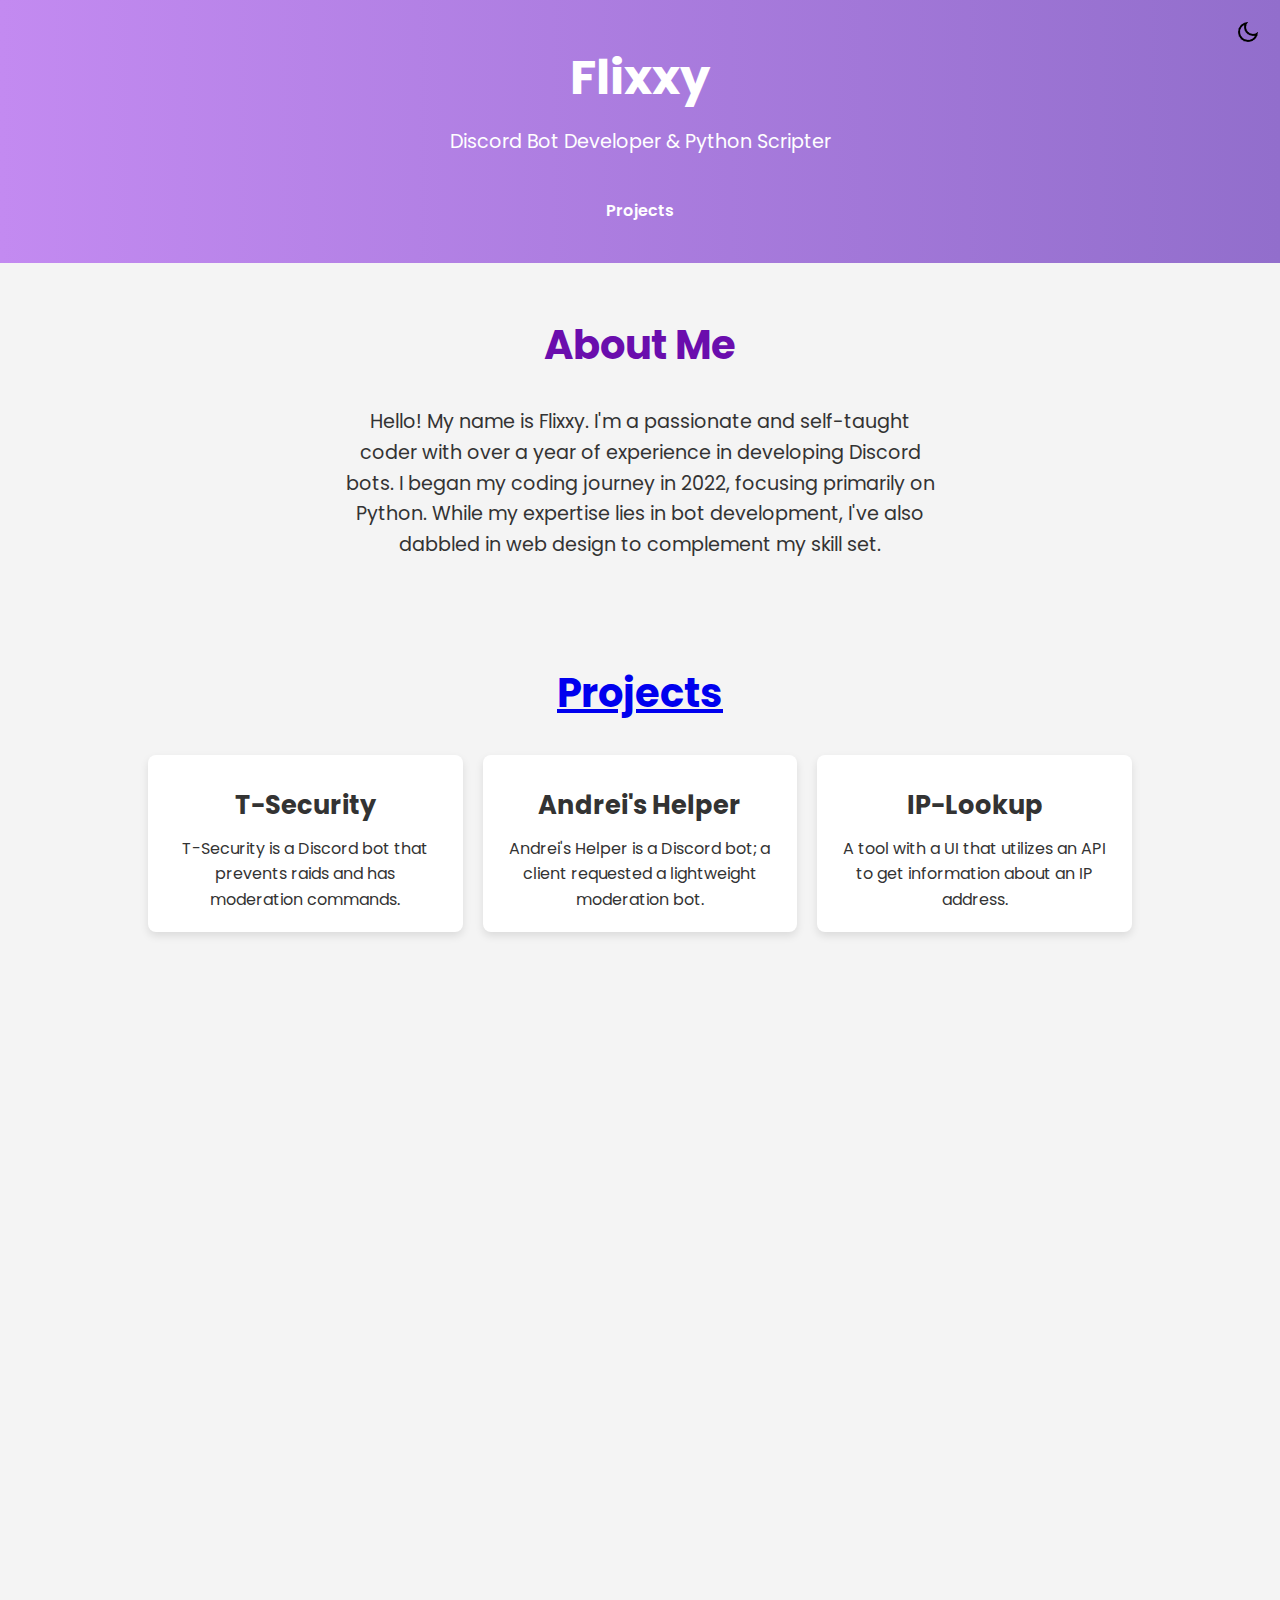
==== commit 2eaaa2b4: "Update index.html" ====
--- a/index.html
+++ b/index.html
@@ -171,6 +171,5 @@
             });
         });
     </script>
-    
 </body>
 </html>
